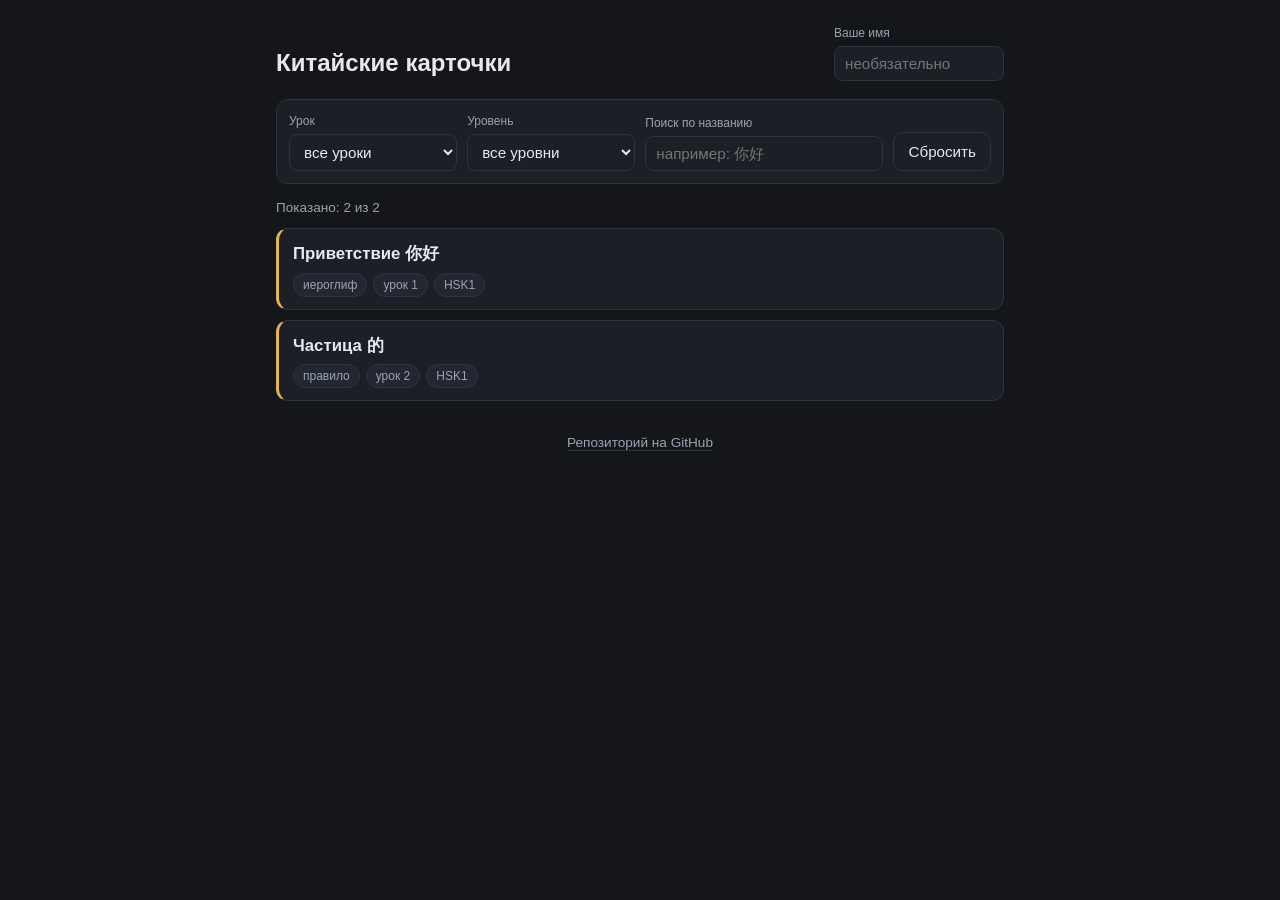
==== index.html @ 9706aa69 "Initial commit" ====
<!DOCTYPE html>
<html lang="ru">
<head>
<meta charset="utf-8">
<meta name="viewport" content="width=device-width, initial-scale=1">
<title>Китайские карточки</title>
<link rel="stylesheet" href="css/style.css">
</head>
<body>
<div class="app">

  <!-- Экран 1: список карточек -->
  <section id="view-list" class="view">
    <header class="page-head">
      <h1>Китайские карточки</h1>
      <div class="user-box">
        <label for="user-name">Ваше имя</label>
        <input id="user-name" type="text" placeholder="необязательно" autocomplete="off">
      </div>
    </header>

    <div class="controls">
      <label class="field">
        <span>Урок</span>
        <select id="filter-lesson"></select>
      </label>
      <label class="field">
        <span>Уровень</span>
        <select id="filter-level"></select>
      </label>
      <label class="field field-wide">
        <span>Поиск по названию</span>
        <input id="filter-search" type="search" placeholder="например: 你好" autocomplete="off">
      </label>
      <button id="filter-reset" class="btn btn-ghost" type="button">Сбросить</button>
    </div>

    <p id="list-status" class="status"></p>
    <div id="list-error" class="error hidden"></div>
    <ul id="card-list" class="card-list"></ul>
  </section>

  <!-- Экран 2: карточка -->
  <section id="view-card" class="view hidden">
    <div class="card-top">
      <button id="btn-back" class="btn btn-ghost" type="button">← Назад к списку</button>
    </div>

    <header class="card-head">
      <h2 id="card-title"></h2>
      <div id="card-meta" class="meta"></div>
    </header>

    <div id="card-error" class="error hidden"></div>
    <div id="card-preamble" class="preamble hidden"></div>
    <div id="card-sections" class="sections"></div>

    <div id="card-rating" class="rating hidden">
      <div class="rating-label">Насколько помню?</div>
      <div class="rating-buttons">
        <button class="btn rate rate-bad" type="button" data-rating="bad">Не помню</button>
        <button class="btn rate rate-ok" type="button" data-rating="ok">Помню нормально</button>
        <button class="btn rate rate-good" type="button" data-rating="good">Помню хорошо</button>
      </div>
      <p id="rating-info" class="rating-info"></p>
    </div>

    <nav class="card-nav">
      <button id="btn-prev" class="btn" type="button">← Предыдущая</button>
      <button id="btn-next" class="btn" type="button">Следующая →</button>
    </nav>
  </section>

  <footer class="foot">
    <a id="repo-link" href="#">Репозиторий на GitHub</a>
  </footer>
</div>

<script src="js/md.js"></script>
<script src="js/store.js"></script>
<script src="js/app.js"></script>
</body>
</html>
---- css/style.css ----
/* Тёмная тема, один акцент. Без внешних шрифтов — только системные. */
:root {
  --bg: #14161a;
  --panel: #1c1f26;
  --panel-2: #232732;
  --border: #2e3340;
  --text: #e7e9ee;
  --muted: #9aa2b1;
  --accent: #e6b450;
  --bad: #e06c6c;
  --ok: #d8a24a;
  --good: #5fbf8f;
  --radius: 12px;
}

* { box-sizing: border-box; }

html, body {
  margin: 0;
  padding: 0;
  background: var(--bg);
  color: var(--text);
  font-family: -apple-system, BlinkMacSystemFont, "Segoe UI", Roboto, "Helvetica Neue", Arial, sans-serif;
  font-size: 16px;
  line-height: 1.5;
  -webkit-text-size-adjust: 100%;
}

.app {
  max-width: 760px;
  margin: 0 auto;
  padding: 16px 16px 40px;
}

.hidden { display: none !important; }

h1 { font-size: 1.5rem; margin: 0; }
h2 { font-size: 1.35rem; margin: 0; }

/* --- шапка списка --- */

.page-head {
  display: flex;
  flex-wrap: wrap;
  gap: 12px;
  align-items: flex-end;
  justify-content: space-between;
  margin: 8px 0 18px;
}

.user-box { display: flex; flex-direction: column; gap: 4px; }
.user-box label { font-size: 0.75rem; color: var(--muted); }

input, select {
  background: var(--panel);
  color: var(--text);
  border: 1px solid var(--border);
  border-radius: 8px;
  padding: 8px 10px;
  font-size: 0.95rem;
  font-family: inherit;
  min-width: 0;
}

input:focus, select:focus, button:focus-visible {
  outline: 2px solid var(--accent);
  outline-offset: 1px;
}

.user-box input { width: 170px; }

/* --- фильтры --- */

.controls {
  display: flex;
  flex-wrap: wrap;
  gap: 10px;
  align-items: flex-end;
  background: var(--panel);
  border: 1px solid var(--border);
  border-radius: var(--radius);
  padding: 12px;
  margin-bottom: 14px;
}

.field { display: flex; flex-direction: column; gap: 4px; flex: 1 1 130px; }
.field span { font-size: 0.75rem; color: var(--muted); }
.field-wide { flex: 1 1 200px; }
.field select, .field input { width: 100%; }

.status { color: var(--muted); font-size: 0.85rem; margin: 0 0 10px; }

.error {
  background: #3a2326;
  border: 1px solid #6b3b40;
  color: #ffd9d9;
  border-radius: var(--radius);
  padding: 12px;
  margin-bottom: 14px;
  font-size: 0.9rem;
}

/* --- кнопки --- */

.btn {
  background: var(--panel-2);
  color: var(--text);
  border: 1px solid var(--border);
  border-radius: 10px;
  padding: 10px 14px;
  font-size: 0.95rem;
  font-family: inherit;
  cursor: pointer;
  transition: background 0.15s ease, border-color 0.15s ease, transform 0.05s ease;
}

.btn:hover:not(:disabled) { background: #2b3140; border-color: #3d4453; }
.btn:active:not(:disabled) { transform: translateY(1px); }
.btn:disabled { opacity: 0.4; cursor: default; }
.btn-ghost { background: transparent; }

/* --- список карточек --- */

.card-list { list-style: none; margin: 0; padding: 0; display: flex; flex-direction: column; gap: 10px; }

.card-item {
  background: var(--panel);
  border: 1px solid var(--border);
  border-left: 3px solid var(--accent);
  border-radius: var(--radius);
  padding: 12px 14px;
  cursor: pointer;
  transition: background 0.15s ease, border-color 0.15s ease;
}

.card-item:hover { background: var(--panel-2); }
.card-item-title { font-size: 1.05rem; font-weight: 600; margin-bottom: 6px; }

.meta { display: flex; flex-wrap: wrap; gap: 6px; }

.badge {
  font-size: 0.75rem;
  color: var(--muted);
  background: var(--panel-2);
  border: 1px solid var(--border);
  border-radius: 999px;
  padding: 2px 9px;
  white-space: nowrap;
}

/* --- экран карточки --- */

.card-top { margin-bottom: 12px; }

.card-head {
  background: var(--panel);
  border: 1px solid var(--border);
  border-radius: var(--radius);
  padding: 14px;
  margin-bottom: 14px;
}

.card-head h2 { margin-bottom: 8px; }

.preamble {
  background: var(--panel);
  border: 1px solid var(--border);
  border-radius: var(--radius);
  padding: 12px 14px;
  margin-bottom: 14px;
  white-space: pre-wrap;
  font-size: 0.95rem;
}

.sections { display: flex; flex-direction: column; gap: 10px; }

/* --- спойлер --- */

.spoiler {
  background: var(--panel);
  border: 1px solid var(--border);
  border-radius: var(--radius);
  overflow: hidden;
  transition: border-color 0.15s ease;
}

.spoiler.open { border-color: #3d4453; }

.spoiler-head {
  display: flex;
  align-items: center;
  justify-content: space-between;
  gap: 10px;
  width: 100%;
  background: transparent;
  border: 0;
  color: var(--text);
  font-family: inherit;
  font-size: 1rem;
  font-weight: 600;
  text-align: left;
  padding: 14px;
  cursor: pointer;
  /* Крупная зона нажатия для пальца. */
  min-height: 52px;
}

.spoiler-head:hover { background: var(--panel-2); }

.spoiler-label { display: flex; align-items: center; gap: 8px; }
.spoiler-label::before {
  content: "▸";
  color: var(--accent);
  font-size: 0.9rem;
  transition: transform 0.15s ease;
}
.spoiler.open .spoiler-label::before { transform: rotate(90deg); }

.spoiler-hint { font-size: 0.72rem; font-weight: 400; color: var(--muted); white-space: nowrap; }

.spoiler-body {
  max-height: 0;
  opacity: 0;
  overflow: hidden;
  transition: max-height 0.22s ease, opacity 0.22s ease;
}

.spoiler-content {
  padding: 0 14px 14px;
  white-space: pre-wrap;
  word-wrap: break-word;
  overflow-wrap: anywhere;
  font-size: 0.98rem;
  line-height: 1.6;
}

.spoiler-content.cjk-large {
  font-family: "Noto Sans CJK SC", "PingFang SC", "Microsoft YaHei", "Heiti SC", sans-serif;
  font-size: 2.1rem;
  line-height: 1.4;
  letter-spacing: 0.05em;
}

.spoiler-content.is-empty { color: var(--muted); font-style: italic; }

/* --- самооценка --- */

.rating {
  margin-top: 20px;
  background: var(--panel);
  border: 1px solid var(--border);
  border-radius: var(--radius);
  padding: 14px;
}

.rating-label { font-size: 0.85rem; color: var(--muted); margin-bottom: 10px; }

.rating-buttons { display: flex; gap: 10px; }

.rate {
  flex: 1 1 0;
  min-height: 56px;
  padding: 12px 8px;
  font-size: 0.95rem;
  border-radius: 12px;
}

.rate-bad { border-color: #5e3030; color: #ffb3b3; }
.rate-bad:hover:not(:disabled) { background: #35242a; }

.rate-ok { border-color: #5b4a28; color: #ffd79a; }
.rate-ok:hover:not(:disabled) { background: #332e22; }

.rate-good { border-color: #2c5142; color: #a9e6c9; }
.rate-good:hover:not(:disabled) { background: #22332c; }

.rating-info { margin: 12px 0 0; font-size: 0.85rem; color: var(--muted); transition: color 0.2s ease; }
.rating-info.flash { color: var(--accent); }

/* --- навигация карточки --- */

.card-nav { display: flex; gap: 10px; margin-top: 18px; }
.card-nav .btn { flex: 1 1 0; min-height: 48px; }

/* --- подвал --- */

.foot { margin-top: 32px; text-align: center; font-size: 0.85rem; }
.foot a { color: var(--muted); text-decoration: none; border-bottom: 1px solid var(--border); }
.foot a:hover { color: var(--accent); border-color: var(--accent); }

/* --- мобильные --- */

@media (max-width: 560px) {
  .app { padding: 12px 12px 32px; }
  h1 { font-size: 1.25rem; }
  h2 { font-size: 1.15rem; }
  .user-box, .user-box input { width: 100%; }
  .page-head { flex-direction: column; align-items: stretch; }
  .rating-buttons { flex-direction: column; }
  .rate { min-height: 60px; font-size: 1rem; }
  .spoiler-hint { display: none; } /* на узком экране подсказка не влезает */
  .spoiler-content.cjk-large { font-size: 1.8rem; }
}

@media (max-width: 380px) {
  .app { padding: 10px 10px 28px; }
  .controls { padding: 10px; }
  .field { flex: 1 1 100%; }
  .card-item-title { font-size: 1rem; }
  .btn { padding: 9px 12px; font-size: 0.9rem; }
}
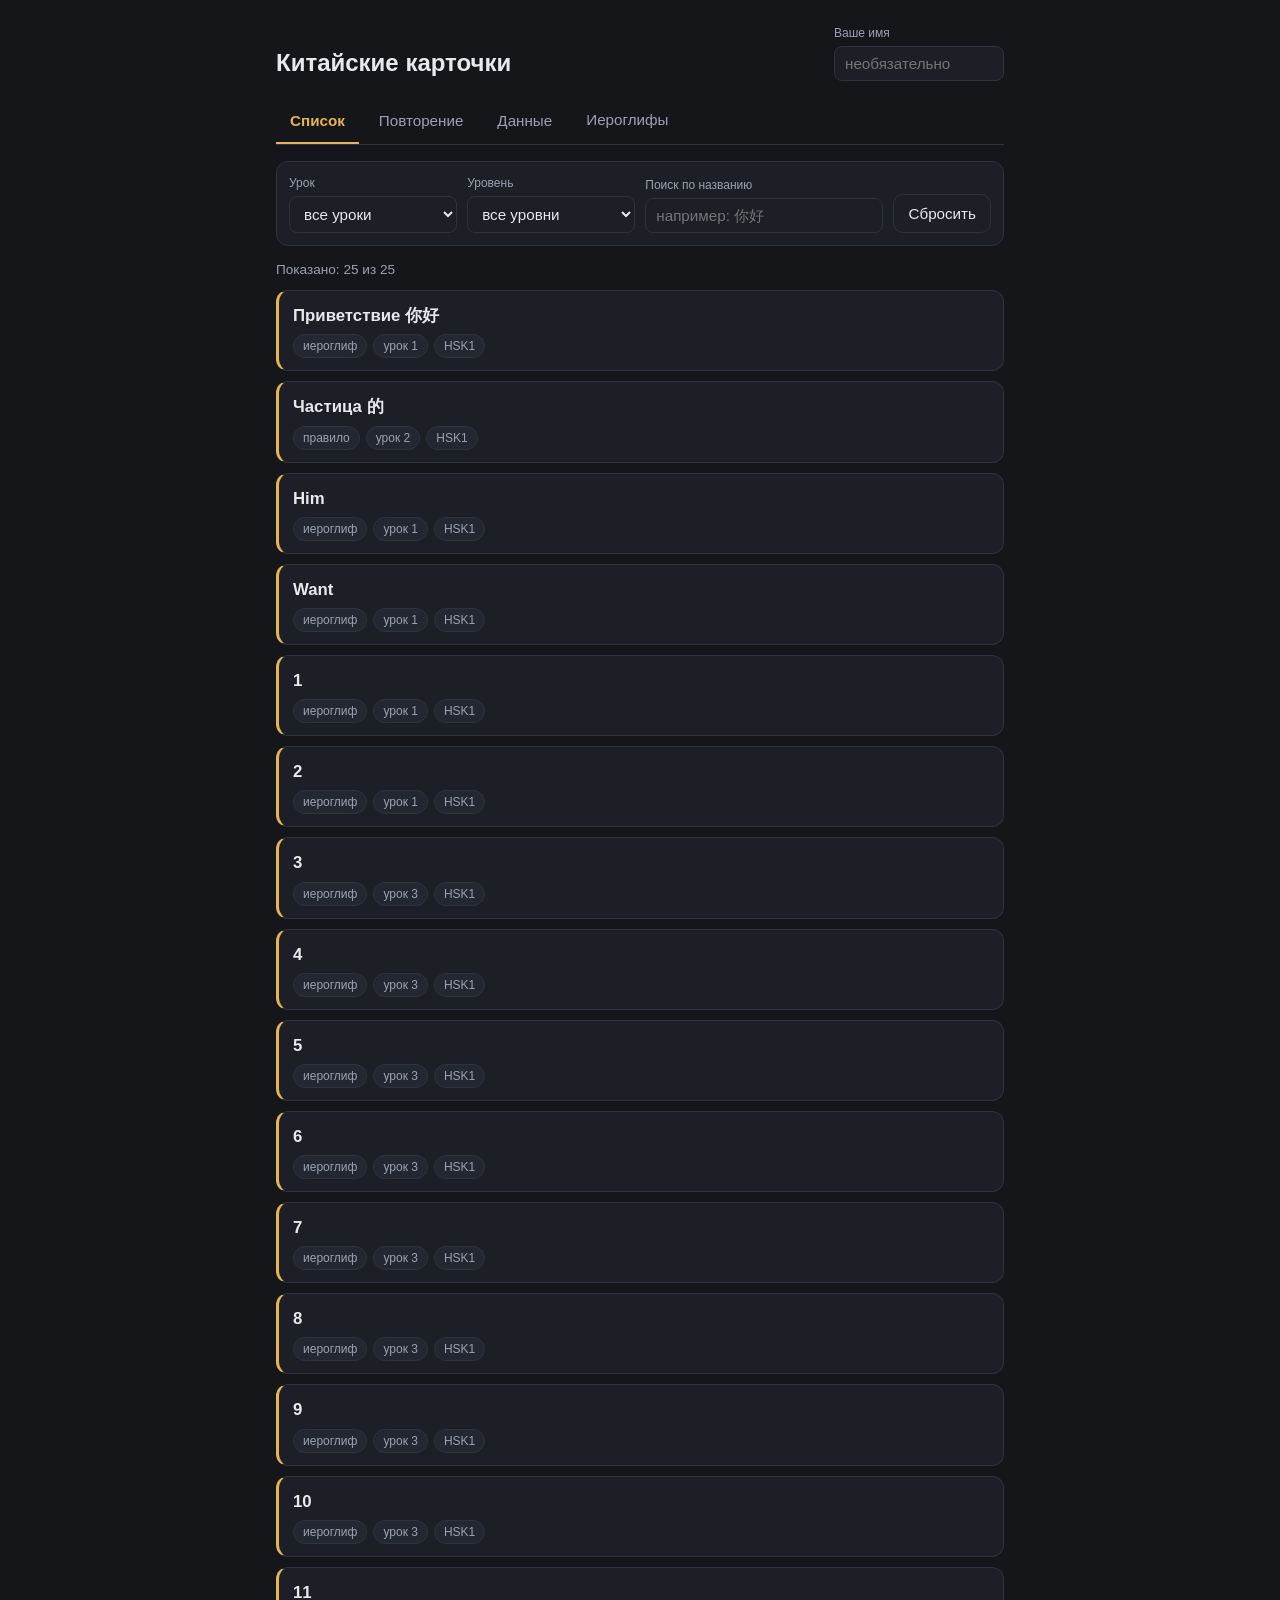
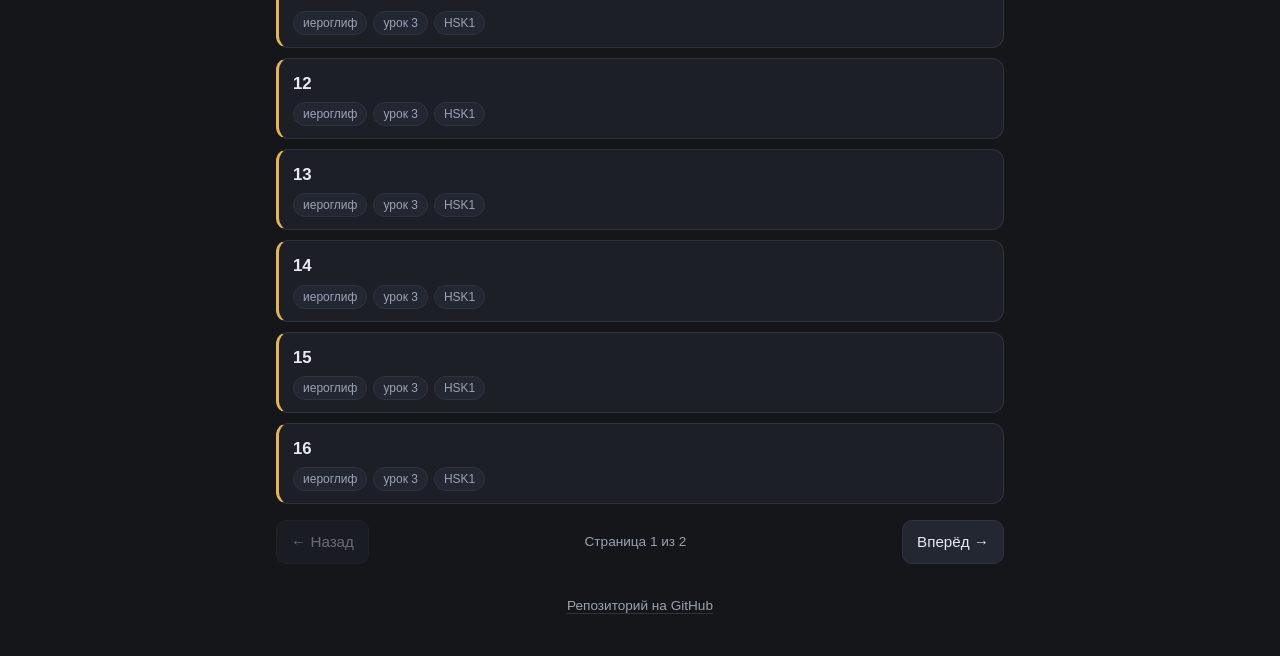
==== commit 83199690: "новые карточки, иероглифы в виде грида" ====
--- a/index.html
+++ b/index.html
@@ -9,16 +9,24 @@
 <body>
 <div class="app">
 
+  <header class="page-head">
+    <h1>Китайские карточки</h1>
+    <div class="user-box">
+      <label for="user-name">Ваше имя</label>
+      <input id="user-name" type="text" placeholder="необязательно" autocomplete="off">
+    </div>
+  </header>
+
+  <!-- Вкладки -->
+  <nav class="tabs">
+    <button id="tab-list" class="tab is-active" type="button">Список</button>
+    <button id="tab-review" class="tab" type="button">Повторение</button>
+    <button id="tab-data" class="tab" type="button">Данные</button>
+    <a class="tab" href="glyphs.html">Иероглифы</a>
+  </nav>
+
   <!-- Экран 1: список карточек -->
   <section id="view-list" class="view">
-    <header class="page-head">
-      <h1>Китайские карточки</h1>
-      <div class="user-box">
-        <label for="user-name">Ваше имя</label>
-        <input id="user-name" type="text" placeholder="необязательно" autocomplete="off">
-      </div>
-    </header>
-
     <div class="controls">
       <label class="field">
         <span>Урок</span>
@@ -38,6 +46,12 @@
     <p id="list-status" class="status"></p>
     <div id="list-error" class="error hidden"></div>
     <ul id="card-list" class="card-list"></ul>
+
+    <nav id="list-pager" class="pager hidden" aria-label="Страницы списка">
+      <button id="btn-list-prev" class="btn" type="button">← Назад</button>
+      <span id="list-page-info" class="pager-info"></span>
+      <button id="btn-list-next" class="btn" type="button">Вперёд →</button>
+    </nav>
   </section>
 
   <!-- Экран 2: карточка -->
@@ -57,11 +71,7 @@
 
     <div id="card-rating" class="rating hidden">
       <div class="rating-label">Насколько помню?</div>
-      <div class="rating-buttons">
-        <button class="btn rate rate-bad" type="button" data-rating="bad">Не помню</button>
-        <button class="btn rate rate-ok" type="button" data-rating="ok">Помню нормально</button>
-        <button class="btn rate rate-good" type="button" data-rating="good">Помню хорошо</button>
-      </div>
+      <div id="card-rating-buttons" class="rating-buttons"></div>
       <p id="rating-info" class="rating-info"></p>
     </div>
 
@@ -69,6 +79,122 @@
       <button id="btn-prev" class="btn" type="button">← Предыдущая</button>
       <button id="btn-next" class="btn" type="button">Следующая →</button>
     </nav>
+  </section>
+
+  <!-- Экран 3: настройка повторения -->
+  <section id="view-review" class="view hidden">
+    <h2 class="panel-title">Что повторяем</h2>
+
+    <div class="controls controls-stack">
+      <label class="field field-wide">
+        <span>Режим</span>
+        <select id="review-mode">
+          <option value="srs">Пора повторить (по интервалам)</option>
+          <option value="manual">Подряд по фильтрам (вручную)</option>
+        </select>
+      </label>
+      <label class="field">
+        <span>Урок</span>
+        <select id="review-lesson"></select>
+      </label>
+      <label class="field">
+        <span>Уровень</span>
+        <select id="review-level"></select>
+      </label>
+      <label class="field">
+        <span>Тип</span>
+        <select id="review-type"></select>
+      </label>
+      <label class="field">
+        <span>Сколько карточек</span>
+        <select id="review-size">
+          <option value="10">10</option>
+          <option value="20" selected>20</option>
+          <option value="30">30</option>
+          <option value="50">50</option>
+          <option value="0">все доступные</option>
+        </select>
+      </label>
+    </div>
+
+    <p id="review-status" class="status"></p>
+    <div id="review-error" class="error hidden"></div>
+
+    <nav class="card-nav">
+      <button id="btn-start-review" class="btn btn-accent" type="button">Начать повторение</button>
+      <button id="btn-resume-review" class="btn btn-ghost hidden" type="button">Продолжить начатую</button>
+    </nav>
+
+    <p class="hint">
+      В режиме «по интервалам» вперёд идут просроченные карточки, затем новые.
+      Оценка «Не помню» возвращает карточку в конец этой же сессии.
+    </p>
+  </section>
+
+  <!-- Экран 4: сессия повторения -->
+  <section id="view-session" class="view hidden">
+    <div class="session-head">
+      <div class="session-counter"><span id="session-progress-text"></span></div>
+      <div class="session-progress"><div id="session-progress-fill" class="session-progress-fill"></div></div>
+      <button id="btn-exit-session" class="btn btn-ghost" type="button">Выйти</button>
+    </div>
+
+    <header class="card-head">
+      <h2 id="session-title"></h2>
+      <div id="session-meta" class="meta"></div>
+    </header>
+
+    <div id="session-error" class="error hidden"></div>
+    <div id="session-preamble" class="preamble hidden"></div>
+    <div id="session-sections" class="sections"></div>
+
+    <div id="session-rating" class="rating hidden">
+      <div class="rating-label">Насколько помню?</div>
+      <div id="session-rating-buttons" class="rating-buttons"></div>
+      <p id="session-rating-info" class="rating-info"></p>
+    </div>
+
+    <nav class="card-nav">
+      <button id="btn-skip" class="btn btn-ghost" type="button">Пропустить</button>
+    </nav>
+  </section>
+
+  <!-- Экран 5: данные -->
+  <section id="view-data" class="view hidden">
+    <h2 class="panel-title">Данные в этом браузере</h2>
+    <p id="data-summary" class="status"></p>
+    <div id="data-unavailable" class="error hidden"></div>
+
+    <div class="panel">
+      <h3 class="panel-title">Выгрузить</h3>
+      <p class="hint">Скачивает JSON: имя, история оценок и расписание повторений.</p>
+      <button id="btn-export" class="btn btn-accent" type="button">Выгрузить в файл</button>
+      <p id="export-result" class="status hidden"></p>
+    </div>
+
+    <div class="panel">
+      <h3 class="panel-title">Загрузить</h3>
+      <label class="field field-wide">
+        <span>Как загружать</span>
+        <select id="import-mode">
+          <option value="merge">Объединить с текущими — безопасно</option>
+          <option value="replace">Заменить текущие данными из файла</option>
+        </select>
+      </label>
+      <label class="field field-wide">
+        <span>Файл резервной копии</span>
+        <input id="import-file" type="file" accept="application/json,.json">
+      </label>
+      <div id="import-result" class="status hidden"></div>
+      <div id="import-error" class="error hidden"></div>
+    </div>
+
+    <div class="panel">
+      <h3 class="panel-title">Сброс расписания</h3>
+      <p class="hint">Удаляет только интервалы повторений. История оценок остаётся на месте.</p>
+      <button id="btn-reset-srs" class="btn btn-ghost" type="button">Сбросить расписание</button>
+      <p id="reset-result" class="status hidden"></p>
+    </div>
   </section>
 
   <footer class="foot">
@@ -77,7 +203,9 @@
 </div>
 
 <script src="js/md.js"></script>
+<script src="js/srs.js"></script>
 <script src="js/store.js"></script>
+<script src="js/pagination.js"></script>
 <script src="js/app.js"></script>
 </body>
 </html>
--- a/css/style.css
+++ b/css/style.css
@@ -32,6 +32,9 @@
   padding: 16px 16px 40px;
 }
 
+/* Сетке иероглифов нужно больше места, чем списку карточек. */
+.app-wide { max-width: 960px; }
+
 .hidden { display: none !important; }
 
 h1 { font-size: 1.5rem; margin: 0; }
@@ -69,6 +72,39 @@
 
 .user-box input { width: 170px; }
 
+/* --- вкладки --- */
+
+.tabs {
+  display: flex;
+  gap: 6px;
+  border-bottom: 1px solid var(--border);
+  margin-bottom: 16px;
+}
+
+.tab {
+  background: transparent;
+  color: var(--muted);
+  border: 0;
+  border-bottom: 2px solid transparent;
+  border-radius: 0;
+  padding: 10px 14px;
+  font-size: 0.95rem;
+  font-family: inherit;
+  cursor: pointer;
+  min-height: 44px;
+}
+
+.tab:hover { color: var(--text); }
+
+.tab.is-active {
+  color: var(--accent);
+  border-bottom-color: var(--accent);
+  font-weight: 600;
+}
+
+/* «Иероглифы» — отдельная страница, но выглядит как вкладка. */
+a.tab { display: inline-flex; align-items: center; justify-content: center; text-decoration: none; }
+
 /* --- фильтры --- */
 
 .controls {
@@ -89,6 +125,43 @@
 .field select, .field input { width: 100%; }
 
 .status { color: var(--muted); font-size: 0.85rem; margin: 0 0 10px; }
+
+/* --- пагинация --- */
+
+.pager {
+  display: flex;
+  align-items: center;
+  justify-content: space-between;
+  gap: 10px;
+  margin-top: 16px;
+}
+
+.pager .btn { flex: 0 0 auto; min-height: 44px; }
+
+.pager-info {
+  flex: 1 1 auto;
+  text-align: center;
+  color: var(--muted);
+  font-size: 0.85rem;
+}
+
+/* Настройка повторения: фильтры идут колонкой, а не в одну строку. */
+.controls-stack { flex-direction: column; align-items: stretch; }
+.controls-stack .field { flex: 0 0 auto; }
+
+.panel {
+  background: var(--panel);
+  border: 1px solid var(--border);
+  border-radius: var(--radius);
+  padding: 14px;
+  margin-bottom: 14px;
+}
+
+.panel-title { font-size: 1.05rem; margin: 0 0 10px; }
+.panel .status { margin: 10px 0 0; }
+.panel .field { margin-bottom: 10px; }
+
+.hint { color: var(--muted); font-size: 0.82rem; margin: 12px 0 0; }
 
 .error {
   background: #3a2326;
@@ -114,10 +187,21 @@
   transition: background 0.15s ease, border-color 0.15s ease, transform 0.05s ease;
 }
 
+a.btn { display: inline-flex; align-items: center; justify-content: center; text-decoration: none; }
+
 .btn:hover:not(:disabled) { background: #2b3140; border-color: #3d4453; }
 .btn:active:not(:disabled) { transform: translateY(1px); }
 .btn:disabled { opacity: 0.4; cursor: default; }
 .btn-ghost { background: transparent; }
+
+.btn-accent {
+  background: var(--accent);
+  border-color: var(--accent);
+  color: #1a1408;
+  font-weight: 600;
+}
+
+.btn-accent:hover:not(:disabled) { background: #f0c266; border-color: #f0c266; }
 
 /* --- список карточек --- */
 
@@ -277,6 +361,42 @@
 .rating-info { margin: 12px 0 0; font-size: 0.85rem; color: var(--muted); transition: color 0.2s ease; }
 .rating-info.flash { color: var(--accent); }
 
+/* --- сессия повторения --- */
+
+.session-head {
+  display: flex;
+  flex-wrap: wrap;
+  gap: 10px;
+  align-items: center;
+  background: var(--panel);
+  border: 1px solid var(--border);
+  border-radius: var(--radius);
+  padding: 10px 14px;
+  margin-bottom: 14px;
+}
+
+.session-counter { font-size: 0.85rem; color: var(--muted); white-space: nowrap; }
+
+.session-progress {
+  flex: 1 1 120px;
+  height: 6px;
+  background: var(--panel-2);
+  border-radius: 999px;
+  overflow: hidden;
+}
+
+.session-progress-fill {
+  height: 100%;
+  width: 0;
+  background: var(--accent);
+  transition: width 0.2s ease;
+}
+
+.session-head .btn { padding: 6px 12px; font-size: 0.85rem; min-height: 0; }
+
+/* «Новая карточка» в мете сессии. */
+.badge.badge-new { color: #1a1408; background: var(--accent); border-color: var(--accent); }
+
 /* --- навигация карточки --- */
 
 .card-nav { display: flex; gap: 10px; margin-top: 18px; }
@@ -287,6 +407,46 @@
 .foot { margin-top: 32px; text-align: center; font-size: 0.85rem; }
 .foot a { color: var(--muted); text-decoration: none; border-bottom: 1px solid var(--border); }
 .foot a:hover { color: var(--accent); border-color: var(--accent); }
+
+/* --- сетка иероглифов --- */
+
+.subtitle { color: var(--muted); font-size: 0.85rem; margin: 4px 0 0; }
+
+.glyph-grid {
+  display: grid;
+  grid-template-columns: repeat(auto-fill, minmax(88px, 1fr));
+  gap: 10px;
+}
+
+.glyph-tile {
+  aspect-ratio: 1 / 1;
+  display: flex;
+  align-items: center;
+  justify-content: center;
+  padding: 6px;
+  overflow: hidden;
+  background: var(--panel);
+  border: 1px solid var(--border);
+  border-radius: var(--radius);
+  color: var(--text);
+  text-decoration: none;
+  font-family: "Noto Sans CJK SC", "PingFang SC", "Microsoft YaHei", "Heiti SC", sans-serif;
+  transition: background 0.15s ease, border-color 0.15s ease, color 0.15s ease;
+}
+
+.glyph-tile:hover, .glyph-tile:focus-visible {
+  background: var(--panel-2);
+  border-color: var(--accent);
+  color: var(--accent);
+}
+
+.glyph-tile:focus-visible { outline: 2px solid var(--accent); outline-offset: 2px; }
+
+.glyph-char { line-height: 1.1; text-align: center; word-break: break-all; }
+.glyph-char.len-1 { font-size: 2.6rem; }
+.glyph-char.len-2 { font-size: 1.8rem; }
+.glyph-char.len-3 { font-size: 1.35rem; }
+.glyph-char.len-many { font-size: 1rem; }
 
 /* --- мобильные --- */
 
@@ -300,6 +460,15 @@
   .rate { min-height: 60px; font-size: 1rem; }
   .spoiler-hint { display: none; } /* на узком экране подсказка не влезает */
   .spoiler-content.cjk-large { font-size: 1.8rem; }
+  .tabs { gap: 0; }
+  .tab { flex: 1 1 0; padding: 10px 6px; font-size: 0.9rem; }
+  .session-head { padding: 10px; }
+  .session-progress { flex: 1 1 100%; order: 3; }
+  .glyph-grid { grid-template-columns: repeat(auto-fill, minmax(72px, 1fr)); gap: 8px; }
+  .glyph-char.len-1 { font-size: 2.1rem; }
+  .glyph-char.len-2 { font-size: 1.5rem; }
+  .glyph-char.len-3 { font-size: 1.1rem; }
+  .glyph-char.len-many { font-size: 0.85rem; }
 }
 
 @media (max-width: 380px) {
@@ -308,4 +477,6 @@
   .field { flex: 1 1 100%; }
   .card-item-title { font-size: 1rem; }
   .btn { padding: 9px 12px; font-size: 0.9rem; }
-}
+  .tab { padding: 9px 3px; font-size: 0.82rem; }
+  .glyph-grid { grid-template-columns: repeat(auto-fill, minmax(64px, 1fr)); gap: 7px; }
+}
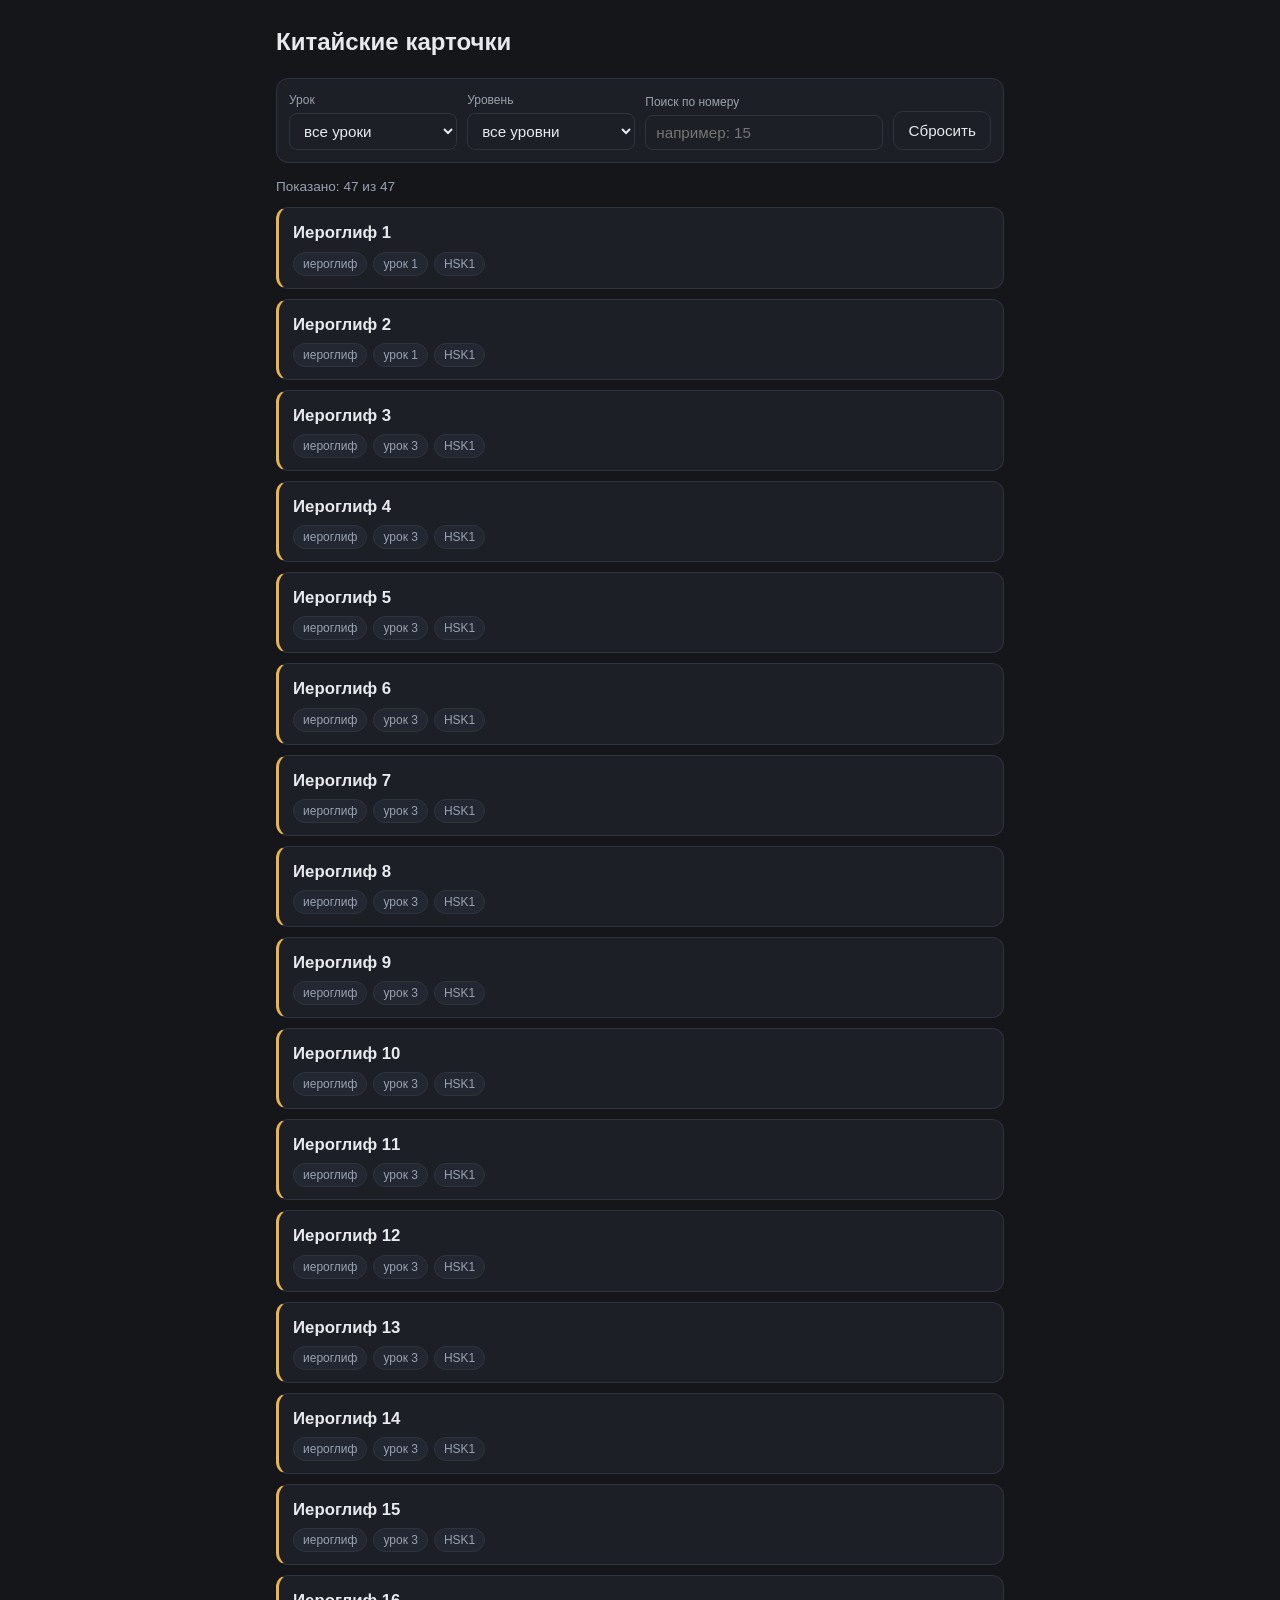
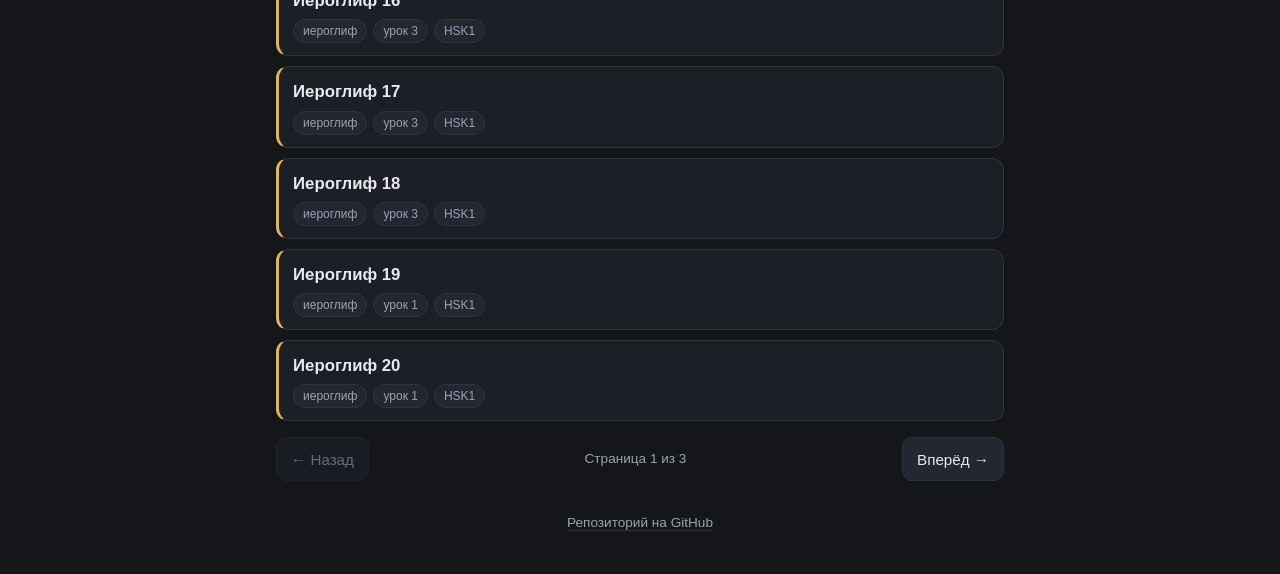
==== commit 386f3226: "new cards" ====
--- a/index.html
+++ b/index.html
@@ -11,22 +11,66 @@
 
   <header class="page-head">
     <h1>Китайские карточки</h1>
-    <div class="user-box">
+    <div class="user-box" id="user-box">
       <label for="user-name">Ваше имя</label>
       <input id="user-name" type="text" placeholder="необязательно" autocomplete="off">
     </div>
+    <div id="user-badge" class="user-badge hidden">
+      <span id="user-badge-name" class="user-badge-name"></span>
+      <button id="btn-logout" class="btn btn-ghost" type="button">Выйти</button>
+    </div>
   </header>
 
-  <!-- Вкладки -->
-  <nav class="tabs">
+  <!-- Вкладки. «Добавить» и «Статистика» появляются только в серверном режиме. -->
+  <nav class="tabs" id="tabs">
     <button id="tab-list" class="tab is-active" type="button">Список</button>
     <button id="tab-review" class="tab" type="button">Повторение</button>
     <button id="tab-data" class="tab" type="button">Данные</button>
+    <button id="tab-add" class="tab hidden" type="button">Добавить</button>
+    <button id="tab-stats" class="tab hidden" type="button">Статистика</button>
     <a class="tab" href="glyphs.html">Иероглифы</a>
   </nav>
 
+  <!-- Загрузка / проверка сервера -->
+  <section id="view-boot" class="view hidden">
+    <div class="panel">
+      <p id="boot-status" class="status">Проверяем сервер…</p>
+      <div id="boot-error" class="error hidden"></div>
+    </div>
+  </section>
+
+  <!-- Экран входа (серверный режим) -->
+  <section id="view-login" class="view hidden">
+    <div class="panel auth-panel">
+      <h2 class="panel-title">Вход</h2>
+      <p class="hint">Карточки, прогресс и комментарии доступны после входа.</p>
+      <form id="login-form" class="login-form" novalidate>
+        <label class="field field-wide">
+          <span>Логин</span>
+          <input id="login-name" type="text" autocomplete="username" autocapitalize="none">
+        </label>
+        <label class="field field-wide">
+          <span>Пароль</span>
+          <input id="login-password" type="password" autocomplete="current-password">
+        </label>
+        <div id="login-error" class="error hidden"></div>
+        <button id="btn-login" class="btn btn-accent" type="submit">Войти</button>
+      </form>
+    </div>
+  </section>
+
   <!-- Экран 1: список карточек -->
   <section id="view-list" class="view">
+    <div id="migration-banner" class="panel migration hidden">
+      <h3 class="panel-title">Есть локальный прогресс</h3>
+      <p id="migration-text" class="hint"></p>
+      <div class="row">
+        <button id="btn-migrate-local" class="btn btn-accent" type="button">Перенести локальные данные</button>
+        <button id="btn-dismiss-migration" class="btn btn-ghost" type="button">Не сейчас</button>
+      </div>
+      <p id="migration-result" class="status hidden"></p>
+    </div>
+
     <div class="controls">
       <label class="field">
         <span>Урок</span>
@@ -37,8 +81,8 @@
         <select id="filter-level"></select>
       </label>
       <label class="field field-wide">
-        <span>Поиск по названию</span>
-        <input id="filter-search" type="search" placeholder="например: 你好" autocomplete="off">
+        <span>Поиск по номеру</span>
+        <input id="filter-search" type="search" placeholder="например: 15" autocomplete="off">
       </label>
       <button id="filter-reset" class="btn btn-ghost" type="button">Сбросить</button>
     </div>
@@ -72,8 +116,30 @@
     <div id="card-rating" class="rating hidden">
       <div class="rating-label">Насколько помню?</div>
       <div id="card-rating-buttons" class="rating-buttons"></div>
+      <div id="rating-error" class="error hidden"></div>
       <p id="rating-info" class="rating-info"></p>
     </div>
+
+    <section id="card-comments" class="comments hidden">
+      <h3 class="panel-title">Комментарии</h3>
+      <p id="card-comments-status" class="status"></p>
+      <div id="card-comments-error" class="error hidden"></div>
+      <div id="card-comments-list" class="comment-list"></div>
+
+      <form id="card-comment-form" class="comment-form panel" novalidate>
+        <label class="field field-wide">
+          <span>Ваш комментарий</span>
+          <textarea id="card-comment-text" maxlength="4000" rows="3" placeholder="Ассоциация, вопрос, пример…"></textarea>
+        </label>
+        <label class="field field-wide">
+          <span>Картинки: до 4, каждая до 8 МБ (JPEG, PNG, WebP, GIF)</span>
+          <input id="card-comment-files" type="file" accept="image/*" multiple>
+        </label>
+        <div id="card-comments-preview" class="comment-preview"></div>
+        <div id="card-comment-error" class="error hidden"></div>
+        <button id="card-comment-submit" class="btn btn-accent" type="submit">Отправить</button>
+      </form>
+    </section>
 
     <nav class="card-nav">
       <button id="btn-prev" class="btn" type="button">← Предыдущая</button>
@@ -151,19 +217,69 @@
     <div id="session-rating" class="rating hidden">
       <div class="rating-label">Насколько помню?</div>
       <div id="session-rating-buttons" class="rating-buttons"></div>
+      <div id="session-rating-error" class="error hidden"></div>
       <p id="session-rating-info" class="rating-info"></p>
     </div>
 
+    <section id="session-comments" class="comments hidden">
+      <h3 class="panel-title">Комментарии</h3>
+      <p id="session-comments-status" class="status"></p>
+      <div id="session-comments-error" class="error hidden"></div>
+      <div id="session-comments-list" class="comment-list"></div>
+
+      <form id="session-comment-form" class="comment-form panel" novalidate>
+        <label class="field field-wide">
+          <span>Ваш комментарий</span>
+          <textarea id="session-comment-text" maxlength="4000" rows="3" placeholder="Ассоциация, вопрос, пример…"></textarea>
+        </label>
+        <label class="field field-wide">
+          <span>Картинки: до 4, каждая до 8 МБ (JPEG, PNG, WebP, GIF)</span>
+          <input id="session-comment-files" type="file" accept="image/*" multiple>
+        </label>
+        <div id="session-comments-preview" class="comment-preview"></div>
+        <div id="session-comment-error" class="error hidden"></div>
+        <button id="session-comment-submit" class="btn btn-accent" type="submit">Отправить</button>
+      </form>
+    </section>
+
     <nav class="card-nav">
+      <button id="btn-session-comments" class="btn btn-ghost hidden" type="button" aria-expanded="false">Комментарии</button>
       <button id="btn-skip" class="btn btn-ghost" type="button">Пропустить</button>
     </nav>
   </section>
 
   <!-- Экран 5: данные -->
   <section id="view-data" class="view hidden">
-    <h2 class="panel-title">Данные в этом браузере</h2>
+    <h2 class="panel-title">Данные</h2>
     <p id="data-summary" class="status"></p>
     <div id="data-unavailable" class="error hidden"></div>
+
+    <div id="server-profile" class="panel hidden">
+      <h3 class="panel-title">Профиль на сервере</h3>
+      <label class="field field-wide">
+        <span>Имя</span>
+        <input id="profile-name" type="text" maxlength="80" autocomplete="nickname">
+      </label>
+      <div class="row">
+        <button id="btn-save-name" class="btn" type="button">Сохранить имя</button>
+      </div>
+      <p id="profile-name-result" class="status hidden"></p>
+
+      <h3 class="panel-title panel-subtitle">Смена пароля</h3>
+      <label class="field field-wide">
+        <span>Текущий пароль</span>
+        <input id="profile-current" type="password" autocomplete="current-password">
+      </label>
+      <label class="field field-wide">
+        <span>Новый пароль</span>
+        <input id="profile-next" type="password" autocomplete="new-password">
+      </label>
+      <div id="profile-error" class="error hidden"></div>
+      <div class="row">
+        <button id="btn-change-password" class="btn" type="button">Сменить пароль</button>
+      </div>
+      <p id="profile-password-result" class="status hidden"></p>
+    </div>
 
     <div class="panel">
       <h3 class="panel-title">Выгрузить</h3>
@@ -197,6 +313,116 @@
     </div>
   </section>
 
+  <!-- Экран 6: добавление карточки (серверный режим) -->
+  <section id="view-add" class="view hidden">
+    <h2 class="panel-title">Новая карточка</h2>
+    <p class="hint">Карточка пишется в репозиторий на сервере. Секции фиксированы форматом карточки.</p>
+
+    <div class="panel">
+      <div class="controls controls-stack">
+        <label class="field">
+          <span>Тип</span>
+          <select id="create-type">
+            <option value="hieroglyph">Иероглиф</option>
+            <option value="rule">Правило</option>
+          </select>
+        </label>
+        <label class="field">
+          <span>Урок</span>
+          <input id="create-lesson" type="number" min="1" step="1" value="1">
+        </label>
+        <label class="field">
+          <span>Уровень</span>
+          <input id="create-level" type="text" maxlength="40" value="HSK1">
+        </label>
+      </div>
+
+      <div id="create-fields-hieroglyph" class="create-sections">
+        <label class="field field-wide">
+          <span>Иероглиф</span>
+          <textarea id="create-hieroglyph" rows="2" maxlength="10000" placeholder="你好"></textarea>
+        </label>
+        <label class="field field-wide">
+          <span>Пиньинь</span>
+          <textarea id="create-pinyin" rows="2" maxlength="10000" placeholder="nǐ hǎo"></textarea>
+        </label>
+        <label class="field field-wide">
+          <span>Перевод</span>
+          <textarea id="create-translation" rows="2" maxlength="10000" placeholder="привет"></textarea>
+        </label>
+        <label class="field field-wide">
+          <span>Пример</span>
+          <textarea id="create-example" rows="3" maxlength="10000" placeholder="你好，我叫李明。"></textarea>
+        </label>
+      </div>
+
+      <div id="create-fields-rule" class="create-sections hidden">
+        <label class="field field-wide">
+          <span>Правило</span>
+          <textarea id="create-rule" rows="4" maxlength="10000"></textarea>
+        </label>
+        <label class="field field-wide">
+          <span>Примеры</span>
+          <textarea id="create-rule-examples" rows="4" maxlength="10000"></textarea>
+        </label>
+      </div>
+
+      <div id="create-error" class="error hidden"></div>
+      <div class="row">
+        <button id="btn-create-card" class="btn btn-accent" type="button">Создать карточку</button>
+      </div>
+      <p id="create-result" class="status hidden"></p>
+    </div>
+  </section>
+
+  <!-- Экран 7: статистика (серверный режим) -->
+  <section id="view-stats" class="view hidden">
+    <h2 class="panel-title">Статистика</h2>
+    <p id="stats-status" class="status"></p>
+    <div id="stats-error" class="error hidden"></div>
+
+    <div class="stat-grid">
+      <div class="stat-card"><div id="stats-total-ratings" class="stat-value">—</div><div class="stat-label">оценок всего</div></div>
+      <div class="stat-card"><div id="stats-cards-touched" class="stat-value">—</div><div class="stat-label">карточек с историей</div></div>
+      <div class="stat-card"><div id="stats-cards-schedule" class="stat-value">—</div><div class="stat-label">в расписании</div></div>
+      <div class="stat-card"><div id="stats-due-now" class="stat-value">—</div><div class="stat-label">пора повторить</div></div>
+      <div class="stat-card"><div id="stats-new-cards" class="stat-value">—</div><div class="stat-label">новых</div></div>
+      <div class="stat-card"><div id="stats-later" class="stat-value">—</div><div class="stat-label">ждут своего часа</div></div>
+      <div class="stat-card"><div id="stats-streak" class="stat-value">—</div><div class="stat-label">дней подряд</div></div>
+    </div>
+
+    <div class="panel">
+      <h3 class="panel-title">Оценки за 30 дней</h3>
+      <div id="stats-chart" class="chart" role="img"></div>
+      <p id="stats-chart-caption" class="hint"></p>
+    </div>
+
+    <div class="panel">
+      <h3 class="panel-title">Распределение оценок</h3>
+      <div id="stats-ratings" class="dist"></div>
+    </div>
+
+    <div class="panel">
+      <h3 class="panel-title">Таблица лидеров</h3>
+      <p id="stats-leaderboard-status" class="status"></p>
+      <div class="table-wrap">
+        <table class="leaderboard">
+          <thead>
+            <tr>
+              <th scope="col">#</th>
+              <th scope="col">Имя</th>
+              <th scope="col">Оценки</th>
+              <th scope="col">Карточки</th>
+              <th scope="col">Хорошо</th>
+              <th scope="col">Дней подряд</th>
+            </tr>
+          </thead>
+          <tbody id="stats-leaderboard-body"></tbody>
+        </table>
+      </div>
+    </div>
+  </section>
+
   <footer class="foot">
     <a id="repo-link" href="#">Репозиторий на GitHub</a>
   </footer>
@@ -206,6 +432,9 @@
 <script src="js/srs.js"></script>
 <script src="js/store.js"></script>
 <script src="js/pagination.js"></script>
+<script src="js/cardlabel.js"></script>
+<script src="js/api.js"></script>
+<script src="js/comments.js"></script>
 <script src="js/app.js"></script>
 </body>
 </html>
--- a/css/style.css
+++ b/css/style.css
@@ -480,3 +480,252 @@
   .tab { padding: 9px 3px; font-size: 0.82rem; }
   .glyph-grid { grid-template-columns: repeat(auto-fill, minmax(64px, 1fr)); gap: 7px; }
 }
+
+/* --- серверный режим: шапка, вход, загрузка --- */
+
+.user-badge {
+  display: flex;
+  align-items: center;
+  gap: 10px;
+  flex-wrap: wrap;
+}
+
+.user-badge-name {
+  font-size: 0.95rem;
+  color: var(--text);
+  font-weight: 600;
+  max-width: 220px;
+  overflow: hidden;
+  text-overflow: ellipsis;
+  white-space: nowrap;
+}
+
+.user-badge .btn { padding: 7px 12px; font-size: 0.85rem; }
+
+.auth-panel { max-width: 460px; margin: 24px auto; }
+
+.login-form { display: flex; flex-direction: column; gap: 10px; }
+.login-form .field { margin-bottom: 0; }
+
+.row { display: flex; flex-wrap: wrap; gap: 10px; margin-top: 10px; }
+
+textarea {
+  background: var(--panel);
+  color: var(--text);
+  border: 1px solid var(--border);
+  border-radius: 8px;
+  padding: 9px 10px;
+  font-size: 0.95rem;
+  font-family: inherit;
+  line-height: 1.5;
+  resize: vertical;
+  min-height: 64px;
+  width: 100%;
+  min-width: 0;
+}
+
+textarea:focus { outline: 2px solid var(--accent); outline-offset: 1px; }
+
+.panel-subtitle { margin-top: 18px; border-top: 1px solid var(--border); padding-top: 14px; }
+
+/* --- перенос локального прогресса --- */
+
+.migration { border-color: #5b4a28; }
+.migration .hint { margin: 0 0 4px; }
+
+/* --- комментарии --- */
+
+.comments {
+  margin-top: 20px;
+  border-top: 1px solid var(--border);
+  padding-top: 16px;
+}
+
+.comment-list { display: flex; flex-direction: column; gap: 10px; margin-bottom: 14px; }
+
+.comment {
+  background: var(--panel);
+  border: 1px solid var(--border);
+  border-radius: var(--radius);
+  padding: 12px 14px;
+}
+
+.comment-head {
+  display: flex;
+  flex-wrap: wrap;
+  align-items: baseline;
+  justify-content: space-between;
+  gap: 8px;
+  margin-bottom: 6px;
+}
+
+.comment-author { font-weight: 600; font-size: 0.92rem; color: var(--accent); }
+
+.comment-date { font-size: 0.75rem; color: var(--muted); }
+
+.comment-text {
+  margin: 0;
+  white-space: pre-wrap;
+  word-wrap: break-word;
+  overflow-wrap: anywhere;
+  font-size: 0.95rem;
+  line-height: 1.55;
+}
+
+.comment-empty { color: var(--muted); font-size: 0.85rem; margin: 0 0 12px; }
+
+.comment-images {
+  display: flex;
+  flex-wrap: wrap;
+  gap: 8px;
+  margin-top: 10px;
+}
+
+.comment-image-link { display: block; line-height: 0; }
+
+.comment-image {
+  width: 128px;
+  height: 128px;
+  object-fit: cover;
+  border: 1px solid var(--border);
+  border-radius: 10px;
+  background: var(--panel-2);
+}
+
+.comment-delete {
+  margin-top: 10px;
+  padding: 5px 10px;
+  font-size: 0.78rem;
+  color: var(--bad);
+  border-color: #5e3030;
+}
+
+.comment-form { margin: 0; }
+.comment-form .field { margin-bottom: 10px; }
+.comment-form .btn { margin-top: 4px; }
+
+.comment-preview { display: flex; flex-wrap: wrap; gap: 8px; margin: 4px 0 10px; }
+.comment-preview:empty { display: none; }
+
+.comment-preview-item { margin: 0; width: 96px; }
+.comment-preview-image {
+  width: 96px;
+  height: 96px;
+  object-fit: cover;
+  border: 1px solid var(--border);
+  border-radius: 8px;
+  display: block;
+}
+.comment-preview-name {
+  font-size: 0.7rem;
+  color: var(--muted);
+  overflow: hidden;
+  text-overflow: ellipsis;
+  white-space: nowrap;
+}
+
+/* --- форма создания карточки --- */
+
+.create-sections { display: flex; flex-direction: column; gap: 10px; }
+.create-sections .field { margin-bottom: 0; }
+
+/* --- статистика --- */
+
+.stat-grid {
+  display: grid;
+  grid-template-columns: repeat(auto-fit, minmax(120px, 1fr));
+  gap: 10px;
+  margin-bottom: 14px;
+}
+
+.stat-card {
+  background: var(--panel);
+  border: 1px solid var(--border);
+  border-radius: var(--radius);
+  padding: 12px;
+}
+
+.stat-value {
+  font-size: 1.7rem;
+  font-weight: 700;
+  color: var(--accent);
+  line-height: 1.2;
+}
+
+.stat-label { font-size: 0.75rem; color: var(--muted); margin-top: 2px; }
+
+.chart {
+  display: flex;
+  align-items: flex-end;
+  gap: 2px;
+  height: 140px;
+  padding: 8px 2px 0;
+  border-bottom: 1px solid var(--border);
+  overflow-x: auto;
+}
+
+.chart-bar {
+  flex: 1 0 3px;
+  min-width: 3px;
+  max-width: 24px;
+  background: linear-gradient(to top, var(--accent), #f0c266);
+  border-radius: 2px 2px 0 0;
+  min-height: 1px;
+  opacity: 0.9;
+}
+
+.chart-bar.is-zero { background: var(--border); opacity: 0.5; }
+
+.dist { display: flex; flex-direction: column; gap: 8px; }
+
+.dist-row {
+  display: grid;
+  grid-template-columns: 110px 1fr 48px;
+  align-items: center;
+  gap: 10px;
+  font-size: 0.85rem;
+}
+
+.dist-track { height: 8px; background: var(--panel-2); border-radius: 999px; overflow: hidden; }
+.dist-fill { height: 100%; border-radius: 999px; }
+.dist-fill.bad { background: var(--bad); }
+.dist-fill.ok { background: var(--ok); }
+.dist-fill.good { background: var(--good); }
+.dist-count { text-align: right; color: var(--muted); }
+
+.table-wrap { overflow-x: auto; }
+
+.leaderboard {
+  width: 100%;
+  border-collapse: collapse;
+  font-size: 0.85rem;
+}
+
+.leaderboard th, .leaderboard td {
+  text-align: left;
+  padding: 8px 10px;
+  border-bottom: 1px solid var(--border);
+  white-space: nowrap;
+}
+
+.leaderboard th { color: var(--muted); font-weight: 500; font-size: 0.75rem; }
+.leaderboard td.num, .leaderboard th.num { text-align: right; }
+.leaderboard tr.is-me td { color: var(--accent); font-weight: 600; }
+.leaderboard .rank { color: var(--muted); }
+
+/* --- мобильные дополнения --- */
+
+@media (max-width: 560px) {
+  .user-badge { width: 100%; justify-content: space-between; }
+  .user-badge-name { max-width: 60vw; }
+  .comment-image { width: 96px; height: 96px; }
+  .dist-row { grid-template-columns: 84px 1fr 40px; }
+  .stat-grid { grid-template-columns: repeat(auto-fit, minmax(100px, 1fr)); }
+  .chart { height: 110px; }
+  .row .btn { flex: 1 1 auto; }
+}
+
+@media (max-width: 380px) {
+  .comment-image { width: 80px; height: 80px; }
+  .stat-value { font-size: 1.4rem; }
+}
